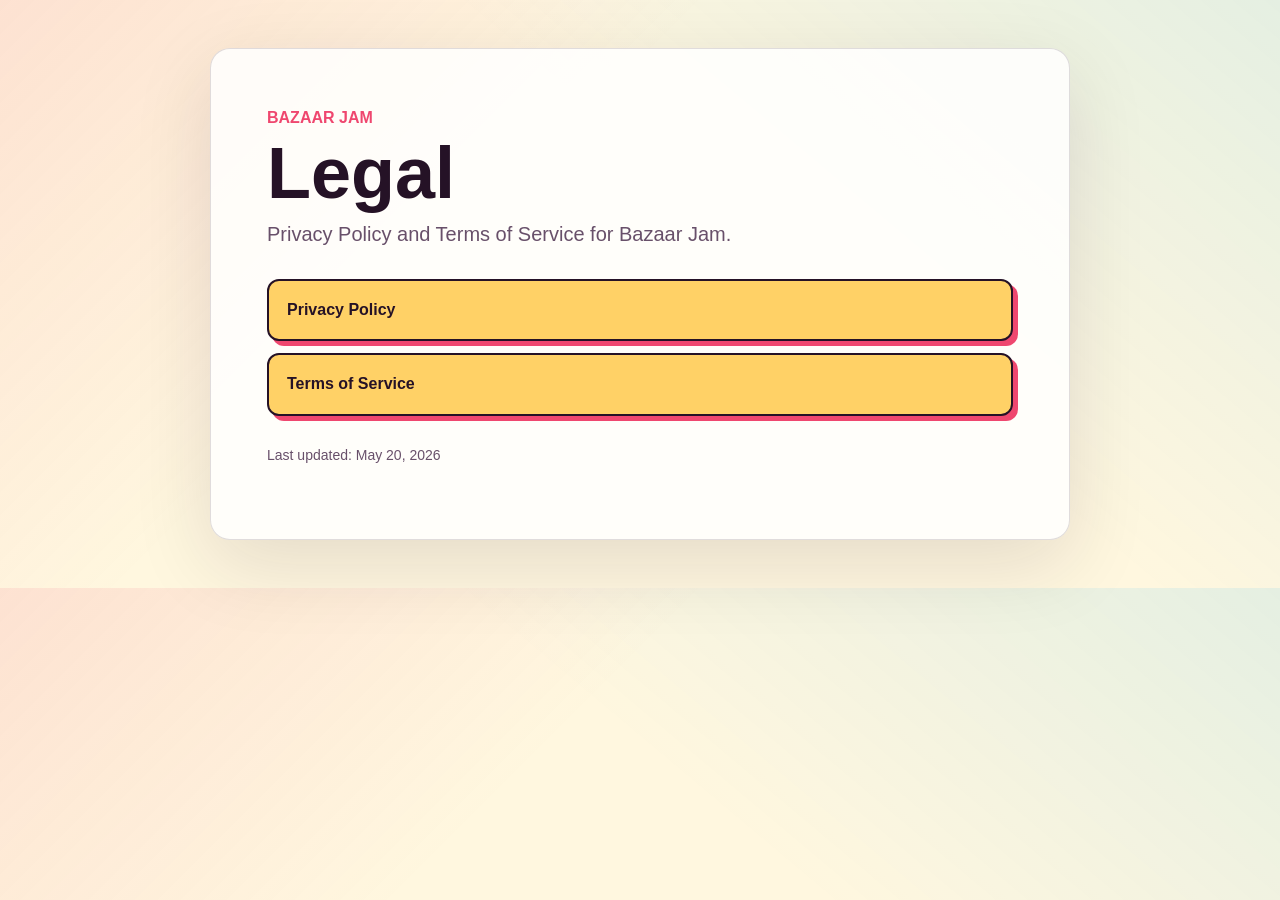
==== index.html @ 62c8bdbb "Add Bazaar Jam legal pages" ====
<!doctype html>
<html lang="en">
<head>
  <meta charset="utf-8">
  <meta name="viewport" content="width=device-width, initial-scale=1">
  <title>Bazaar Jam Legal</title>
  <link rel="stylesheet" href="./styles.css">
</head>
<body>
  <main class="page">
    <p class="eyebrow">Bazaar Jam</p>
    <h1>Legal</h1>
    <p class="lead">Privacy Policy and Terms of Service for Bazaar Jam.</p>
    <nav class="links" aria-label="Legal documents">
      <a href="./privacy/">Privacy Policy</a>
      <a href="./terms/">Terms of Service</a>
    </nav>
    <p class="small">Last updated: May 20, 2026</p>
  </main>
</body>
</html>
---- styles.css ----
:root {
  color-scheme: light;
  --bg: #fff7df;
  --ink: #251226;
  --muted: #68506a;
  --card: #ffffff;
  --accent: #ef476f;
  --gold: #ffd166;
  --line: rgba(37, 18, 38, 0.14);
}

* {
  box-sizing: border-box;
}

body {
  margin: 0;
  background:
    linear-gradient(135deg, rgba(239, 71, 111, 0.12), transparent 38%),
    linear-gradient(220deg, rgba(0, 168, 255, 0.10), transparent 42%),
    var(--bg);
  color: var(--ink);
  font: 16px/1.65 -apple-system, BlinkMacSystemFont, "Segoe UI", sans-serif;
}

.page {
  width: min(860px, calc(100% - 32px));
  margin: 48px auto;
  padding: clamp(24px, 5vw, 56px);
  background: rgba(255, 255, 255, 0.84);
  border: 1px solid var(--line);
  border-radius: 20px;
  box-shadow: 0 24px 80px rgba(37, 18, 38, 0.12);
}

.eyebrow {
  margin: 0 0 8px;
  color: var(--accent);
  font-weight: 800;
  letter-spacing: 0;
  text-transform: uppercase;
}

h1 {
  margin: 0 0 10px;
  font-size: clamp(40px, 8vw, 72px);
  line-height: 0.95;
}

h2 {
  margin: 32px 0 8px;
  font-size: 22px;
}

p {
  margin: 0 0 16px;
}

a {
  color: #0a66c2;
  font-weight: 700;
}

.lead {
  color: var(--muted);
  font-size: 20px;
}

.small {
  color: var(--muted);
  font-size: 14px;
}

.links {
  display: grid;
  gap: 12px;
  margin: 28px 0;
}

.links a {
  display: block;
  padding: 16px 18px;
  background: var(--gold);
  border: 2px solid var(--ink);
  border-radius: 12px;
  color: var(--ink);
  text-decoration: none;
  box-shadow: 5px 5px 0 var(--accent);
}

.back {
  margin-top: 36px;
}
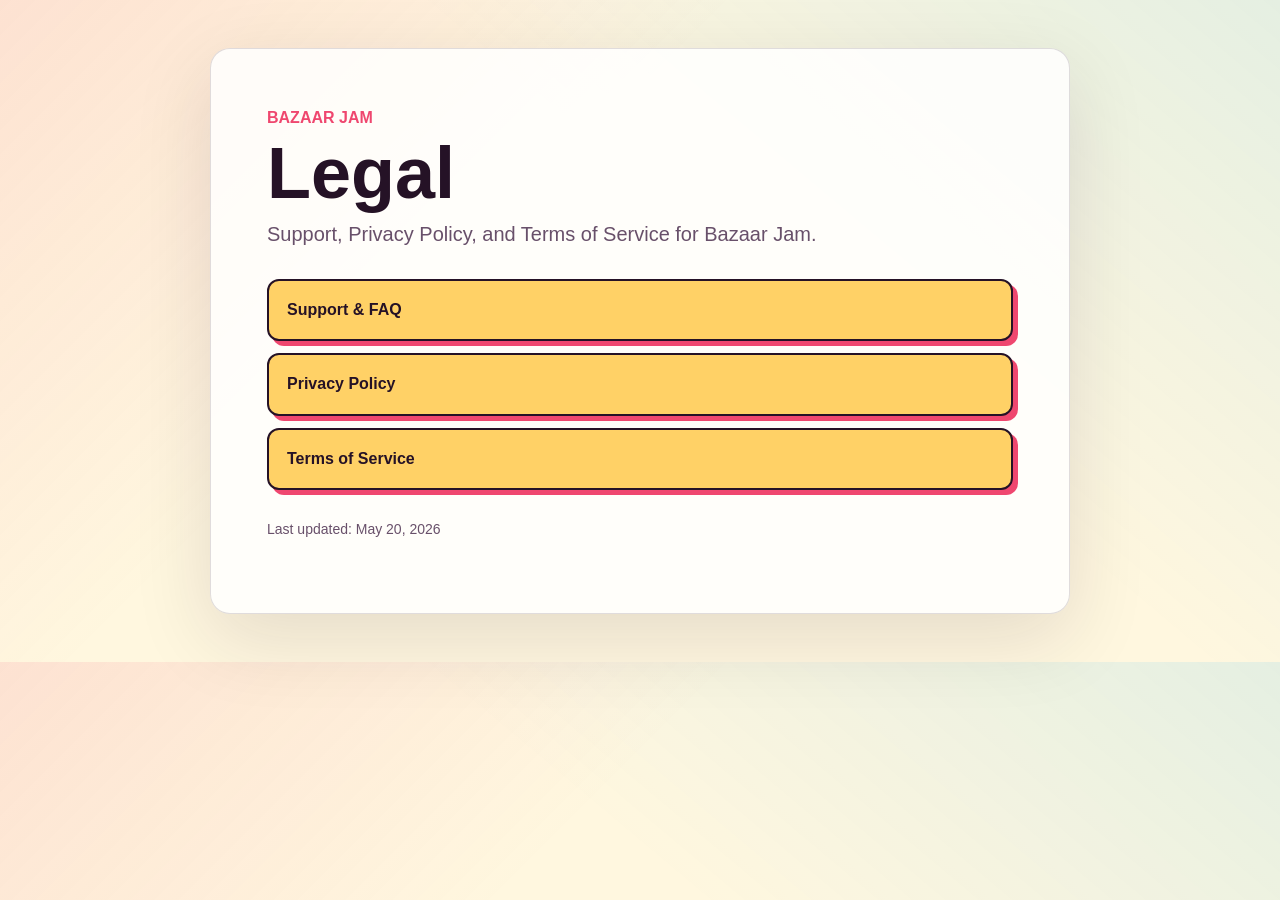
==== commit fa23a5a8: "Add support FAQ page" ====
--- a/index.html
+++ b/index.html
@@ -10,8 +10,9 @@
   <main class="page">
     <p class="eyebrow">Bazaar Jam</p>
     <h1>Legal</h1>
-    <p class="lead">Privacy Policy and Terms of Service for Bazaar Jam.</p>
+    <p class="lead">Support, Privacy Policy, and Terms of Service for Bazaar Jam.</p>
     <nav class="links" aria-label="Legal documents">
+      <a href="./support/">Support & FAQ</a>
       <a href="./privacy/">Privacy Policy</a>
       <a href="./terms/">Terms of Service</a>
     </nav>
